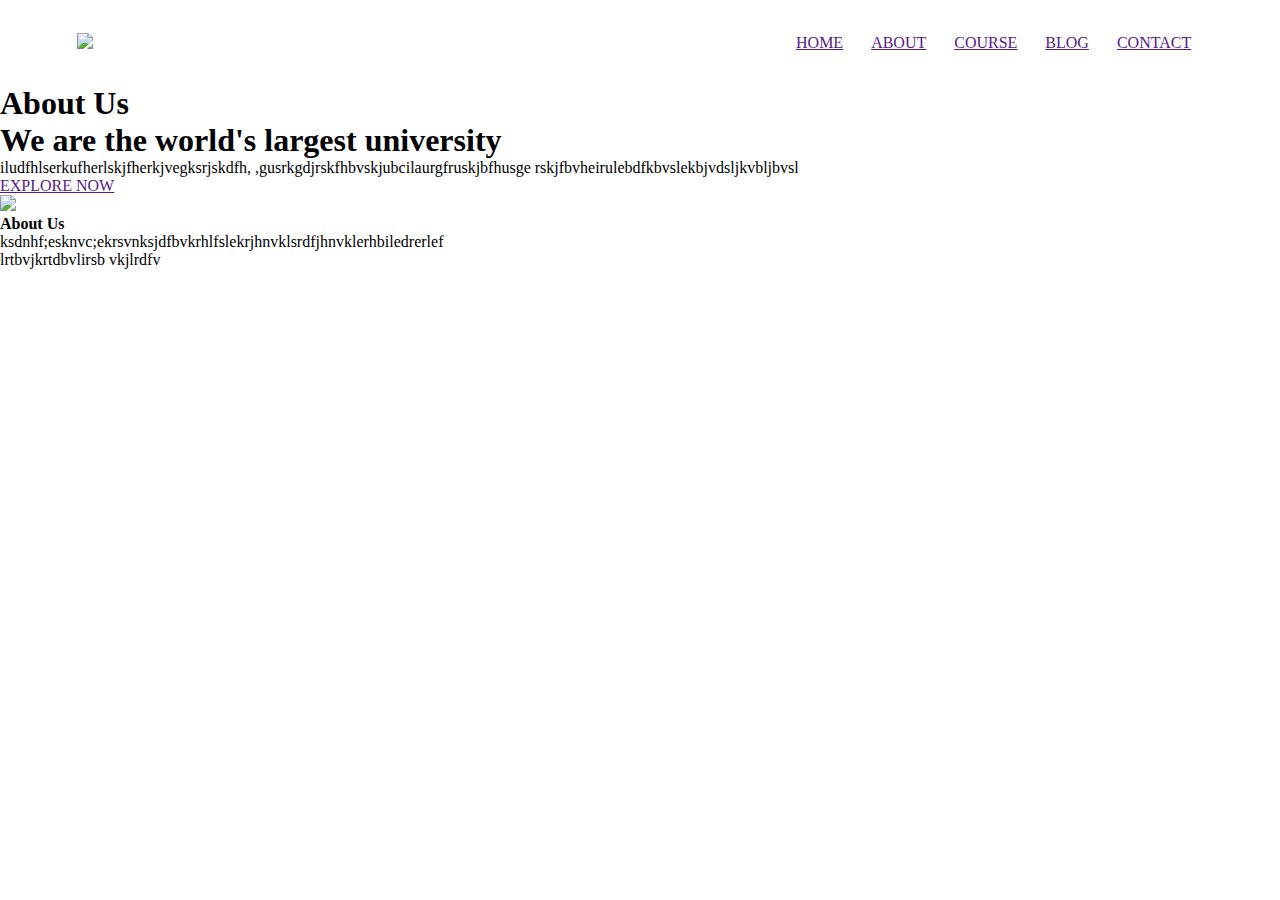
==== about.html @ 7a02c8bd "Add files via upload" ====
<!DOCTYPE html>
<html lang="en">
<head>
    <meta charset="UTF-8">
    <meta http-equiv="X-UA-Compatible" content="IE=edge">
    <meta name="viewport" content="width=device-width, initial-scale=1.0">
    <title>University Website Design</title>
    <link rel="stylesheet" href="style.css">
    <link rel="preconnect" href="https://fonts.googleapis.com">
    <link rel="preconnect" href="https://fonts.gstatic.com" crossorigin>
    <link href="https://fonts.googleapis.com/css2?family=Poppins:wght@100;200;300;400;600;700&display=swap" rel="stylesheet">
</head>
<body>
    <section class="sub-header">
        
        <nav>
            <a href="index.html"><img src="images/logo.png"></a>
            <div class="nav-links">
                <ul>
                    <li><a href="">HOME</a></li>
                    <li><a href="">ABOUT</a></li>
                    <li><a href="">COURSE</a></li>
                    <li><a href="">BLOG</a></li>
                    <li><a href="">CONTACT</a></li>
                </ul>
            </div> 
            <i class="fa fa-bars" onclick="showMenu()"></i>  
        </nav>
        <h1>About Us</h1>
    </section>
    <!-----------about us content--------->
    <section class="about-us">

        <div class="row">
            <div class="about-col">
                <h1>We are the world's largest university</h1>
                <p>iludfhlserkufherlskjfherkjvegksrjskdfh,
                    ,gusrkgdjrskfhbvskjubcilaurgfruskjbfhusge
                    rskjfbvheirulebdfkbvslekbjvdsljkvbljbvsl</p>
                <a href="" class="hero-btn red-btn">EXPLORE NOW</a>
            </div>
            <div class="about-col">
                <img src="images/about.jpg">
            </div>
        </div>
    </section>

<!--------Footer--------->
<section class="footer">
    <h4>About Us</h4>
    <p>ksdnhf;esknvc;ekrsvnksjdfbvkrhlfslekrjhnvklsrdfjhnvklerhbiledrerlef<br>lrtbvjkrtdbvlirsb vkjlrdfv</p>
    <div class="icons">
        <i class="fab fa-facebook"></i>
        <i class="fab fa-twitter"></i>
        <i class="fab fa-instagram"></i>
        <i class="fab fa-linkedin"></i>
    </div>
</section>






</body>
</html>
---- style.css ----
*{
    margin: 0;
    padding:0;
  


}
.header{
    min-height:100vh;
    width:100%;
    background-image: linear-gradient(rgba(21, 11, 65, 0.7),rgba(10, 4, 30, 0.7)),url(images/cambridge.jpg);
    background-position: center;
    background-size:cover;
    position:absolute;
}
nav{
    display:flex;
    padding:2% 6%;
    justify-content:space-between;
    align-items:center;
}
nav img{
    width:150px
}
.nav-links{
    flex:1;
    text-align: right;
}
.nav-links ul li{
    list-style: none;
    display:inline-block ;
    padding:8px 12px;
    position:relative;

}
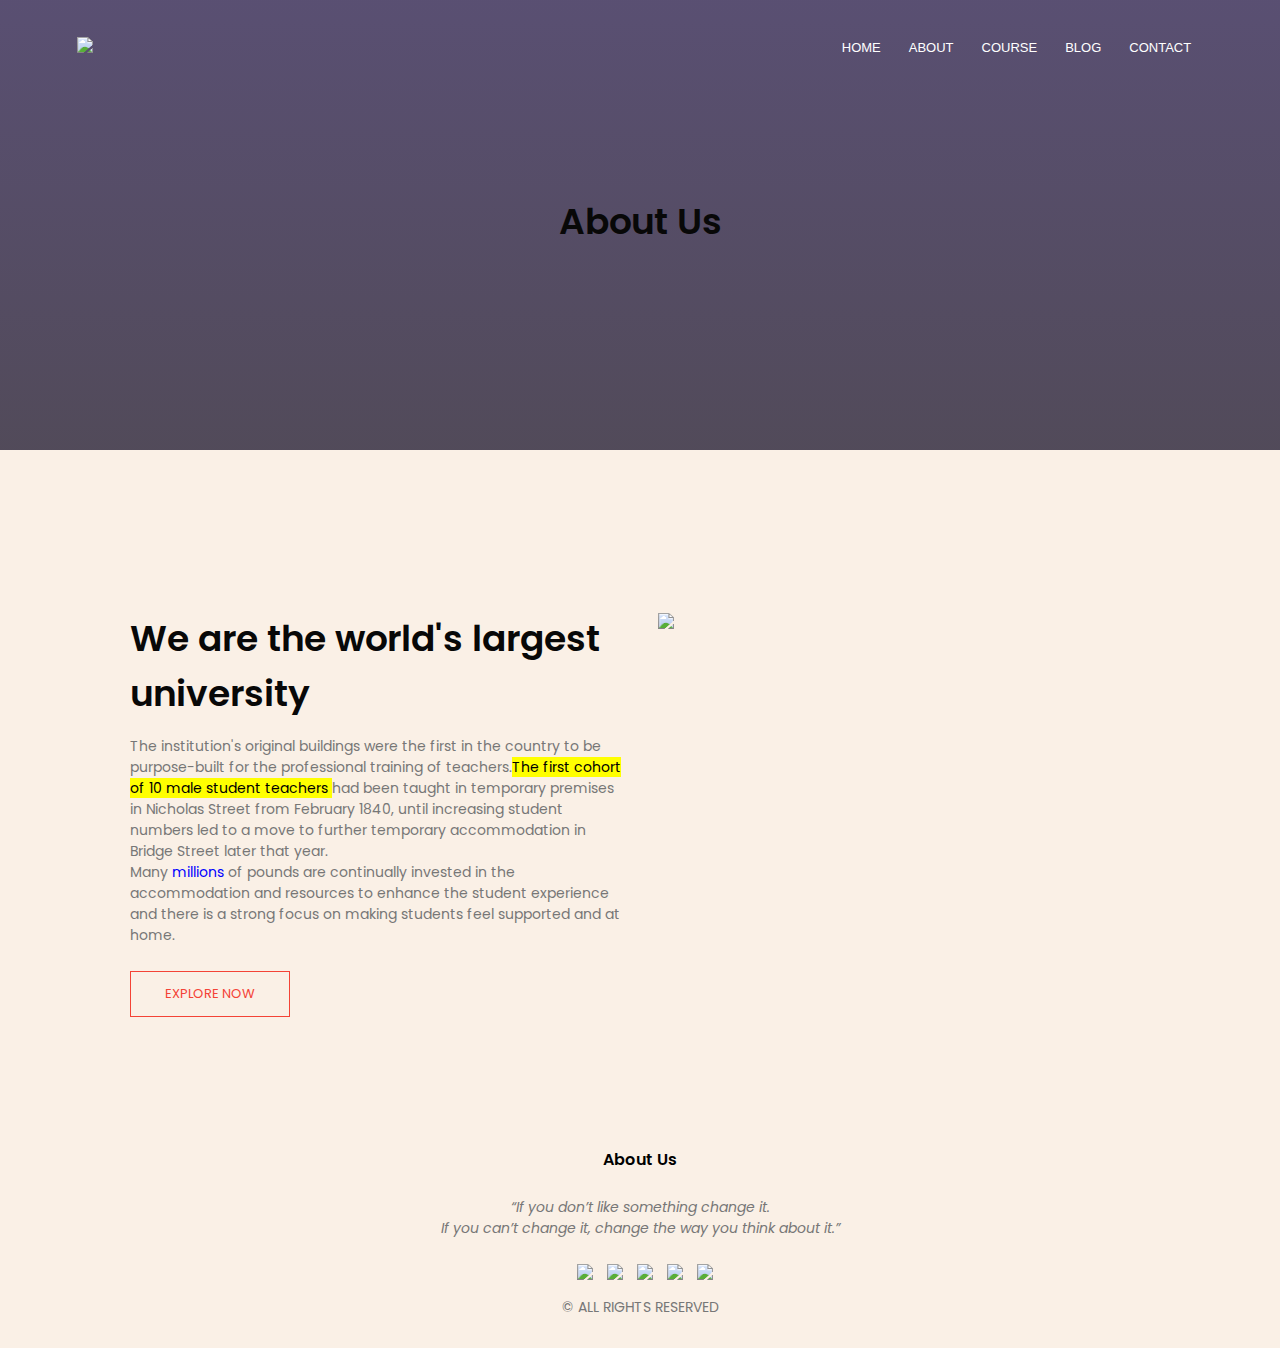
==== commit 4d654cd7: "Add files via upload" ====
--- a/about.html
+++ b/about.html
@@ -9,6 +9,18 @@
     <link rel="preconnect" href="https://fonts.googleapis.com">
     <link rel="preconnect" href="https://fonts.gstatic.com" crossorigin>
     <link href="https://fonts.googleapis.com/css2?family=Poppins:wght@100;200;300;400;600;700&display=swap" rel="stylesheet">
+
+
+
+<style>
+body {
+  background-color: linen;
+}
+
+h1 {
+  color: rgb(8, 8, 8);
+}
+</style>
 </head>
 <body>
     <section class="sub-header">
@@ -17,11 +29,11 @@
             <a href="index.html"><img src="images/logo.png"></a>
             <div class="nav-links">
                 <ul>
-                    <li><a href="">HOME</a></li>
-                    <li><a href="">ABOUT</a></li>
-                    <li><a href="">COURSE</a></li>
-                    <li><a href="">BLOG</a></li>
-                    <li><a href="">CONTACT</a></li>
+                    <li><a style="font-family: 'Roboto Condensed', sans-serif;" href="index.html">HOME</a></li>
+                    <li><a style="font-family: 'Roboto Condensed', sans-serif;" href="about.html">ABOUT </a></li>
+                    <li><a style="font-family: 'Roboto Condensed', sans-serif;" href="course.html">COURSE</a></li>
+                    <li><a style="font-family: 'Roboto Condensed', sans-serif;" href="blog.html">BLOG</a></li>
+                    <li><a style="font-family: 'Roboto Condensed', sans-serif;" href="contact.html">CONTACT</a></li>
                 </ul>
             </div> 
             <i class="fa fa-bars" onclick="showMenu()"></i>  
@@ -34,27 +46,44 @@
         <div class="row">
             <div class="about-col">
                 <h1>We are the world's largest university</h1>
-                <p>iludfhlserkufherlskjfherkjvegksrjskdfh,
-                    ,gusrkgdjrskfhbvskjubcilaurgfruskjbfhusge
-                    rskjfbvheirulebdfkbvslekbjvdsljkvbljbvsl</p>
+                <p>The institution's original buildings were the first in the country to be purpose-built for the professional training of teachers.<mark>The first cohort of 10 male student teachers </mark> had been taught in temporary premises in Nicholas Street from February 1840, 
+                    until increasing student numbers led to a move to further temporary accommodation in Bridge Street later that year.
+                    <br> Many <span style="color:blue">millions</span> of pounds are continually invested in the accommodation and resources to enhance the student experience and there is a strong focus on making students feel supported and at home. </p>
                 <a href="" class="hero-btn red-btn">EXPLORE NOW</a>
             </div>
             <div class="about-col">
                 <img src="images/about.jpg">
             </div>
         </div>
+
     </section>
 
 <!--------Footer--------->
 <section class="footer">
     <h4>About Us</h4>
-    <p>ksdnhf;esknvc;ekrsvnksjdfbvkrhlfslekrjhnvklsrdfjhnvklerhbiledrerlef<br>lrtbvjkrtdbvlirsb vkjlrdfv</p>
+    <p><i>“If you don’t like something change it.<br>
+        If you can’t change it, change the way you think about it.”</i></p>
+        <br>
     <div class="icons">
-        <i class="fab fa-facebook"></i>
-        <i class="fab fa-twitter"></i>
-        <i class="fab fa-instagram"></i>
-        <i class="fab fa-linkedin"></i>
+
+        <a href="https://www.facebook.com"  target="_blank">
+            <img src="images/facebook.png">
+        </a>
+        <a href="https://www.instagram.com" target="_blank">
+            <img src="images/instagram.jpg">
+        </a>
+        <a href="https://www.twitter.com" target="_blank">
+            <img src="images/twitter.png">
+        </a>
+        <a href="https://www.youtube.com" target="_blank">
+            <img src="images/youtube.png">
+        </a>
+        <a href="mailto:dhurate.hyseni@uni-pr.edu" target="_blank">
+            <img src="images/gmail.png">
+        </a>
     </div>
+    <p>© ALL RIGHTS RESERVED</p>
+
 </section>
 
 
--- a/style.css
+++ b/style.css
@@ -1,35 +1,428 @@
-*{
-    margin: 0;
-    padding:0;
-  
-
-
-}
-.header{
-    min-height:100vh;
-    width:100%;
-    background-image: linear-gradient(rgba(21, 11, 65, 0.7),rgba(10, 4, 30, 0.7)),url(images/cambridge.jpg);
-    background-position: center;
-    background-size:cover;
-    position:absolute;
-}
-nav{
-    display:flex;
-    padding:2% 6%;
-    justify-content:space-between;
-    align-items:center;
-}
-nav img{
-    width:150px
-}
-.nav-links{
-    flex:1;
-    text-align: right;
-}
-.nav-links ul li{
-    list-style: none;
-    display:inline-block ;
-    padding:8px 12px;
-    position:relative;
-
+*{
+    margin: 0;
+    padding:0;
+    font-family: 'Poppins', sans-serif;
+
+
+}
+.header{
+    min-height:100vh;
+    width:100%;
+    background-image: linear-gradient(rgba(21, 11, 65, 0.7),rgba(10, 4, 30, 0.7)),url(images/uniwp.jpg);
+    background-position: center;
+    background-size:cover;
+    position:relative;
+}
+nav{
+    display:flex;
+    padding:2% 6%;
+    justify-content:space-between;
+    align-items:center;
+}
+nav img{
+    width:150px
+}
+.nav-links{
+    flex:1;
+    text-align: right;
+}
+.nav-links ul li{
+    list-style: none;
+    display:inline-block ;
+    padding:8px 12px;
+    position:relative;
+
+}
+.nav-links ul li a{ 
+    color:#fff;
+    text-decoration:none;
+    font-size:13px;
+}
+.nav-links ul li::after{
+    content:'';
+    width:0%;
+    height:2px;
+    background:#f44336;
+    display:block;
+    margin:auto;
+    transition:0.5;    
+}
+.nav-links ul li:hover::after{
+    width:100%;
+}
+.text-box{
+    width:90%;
+    color:#fff;
+    position:absolute;
+    top:50%;
+    left:50%
+    transform-translate(-50%,-50%);
+    text-align:center;
+}
+.text-box h1{
+    font-size:62px;
+}
+.text-box p{
+    margin:10px 0 40px;
+    font-size:14px;
+    color:#fff;
+}
+.hero-btn{
+    display:inline-block;
+    text-decoration:none;
+    color:#fff;
+    border:1px solid #fff;
+    padding:12px 34px;
+    font-size:13px;
+    background:transparent;
+    position:relative;
+    cursor:pointer;
+
+}
+.hero-btn:hover{
+    border:1px solid #f44336;
+    background:#f44336;
+    transition:1s;
+}
+/*-------course-------*/
+.course{
+    width:80%;
+    margin:auto;
+    text-align:center;
+    padding-top:100px;
+
+}
+h1{
+    font-size:36px;
+    font-weight:600;
+}
+p{
+    color:#777;
+    font-size:14px;
+}
+.row{
+    margin-top:5%;
+    display:flex;
+    justify-content:space-between; 
+
+}
+.course-col{
+    flex-basis:31%;
+    background:#fff3f3;
+    border-radius:10px;
+    margin-bottom:5%;
+    padding:20px 12px;
+    box-sizing:border-box;
+}
+h3{
+    text-align:center;
+    font-weight:600;
+    margin:10px 0;
+}
+.course-col:hover{
+    box-shadow:0 0 20px 0px rgba(0,0,0,0.2);
+}
+.campus{
+    width:80%;
+    margin:auto;
+    text-align:center;
+    padding-top:50px; 
+
+}
+.campus-col{
+    flex-basis:32%;
+    border-radius:10px;
+    margin-bottom:30px;
+    position:relative;
+    overflow:hidden;
+}
+.campus-col img{
+    width:100% ;
+    display:block;
+}
+.layer{
+    background:transparent;
+    height: 100%;
+    width: 100%;
+    position: absolute;
+    top:0;
+    left:0;
+    transition:7s;
+
+}
+.layer:hover{
+    background-color: tomato;
+}
+.layer h3{
+    width:100%;
+    font-weight:500;
+    color:#fff;
+    font-size:26px;
+    bottom:0%;
+    left:50%;
+    transform:translateX(-50%);
+    position:absolute;
+    opacity:0;
+    transition:0.5s;
+
+}
+.layer:hover h3{
+    bottom:49%;
+    opacity:1;
+}
+
+/*---------Facilities----------*/
+
+.facilities{
+    width:80%;
+    margin:auto;
+    text-align:center;
+    padding-top:100px;
+
+}
+.facilities-col{
+    flex-basis:31%;
+    border-radius:10px;
+    margin-bottom:5%;
+    text-align:left;
+}
+.facilities-col img{
+    width:100%;
+    border-radius:10px;
+}
+.facilities-col p{
+    padding:0;
+}
+.facilities-col h3{
+    margin-top:16px;
+    margin-bottom: 15px;
+    text-align:left;
+}
+
+
+.testimonials{
+    width: 80%;
+    margin:auto;
+    padding-top:100px;
+    text-align: center;
+}
+.testimonial-col{
+    flex-basis:44%;
+    border-radius: 10px;
+    margin-bottom: 5%;
+    text-align: left;
+    background:#fff3f3;
+    padding: 25px;
+    cursor:pointer;
+    display:flex;
+}
+.testimonial-col img{
+    height: 40px;
+    margin-left: 5px;
+    margin-right: 30px;
+    border-radius:50%;
+}
+.testimonial-col p{
+    padding:0;
+}
+.testimonial-col h3{
+    margin-top:15px;
+    text-align: left;
+}
+.testimonial-col .fa{
+    color:#f44336
+}
+
+/*-----------Footer-------------*/
+.footer{
+    width:100%;
+    text-align:center;
+    padding:30px 0;
+}
+
+.footer h4{
+    margin-bottom:25px;
+    margin-top:20px;
+    font-weight:600;  
+}
+.icons .fa{
+    color:f44336;
+    margin:0 13px;
+    cursor:pointer;
+    padding:18px 0;
+      
+
+
+    
+}
+/*----------about us page------------*/
+
+.sub-header{
+    height:50vh;
+    width:100%;
+    background-image: linear-gradient(rgba(21, 11, 65, 0.7),rgba(10, 4, 30, 0.7)),url(images/background.jpg);
+    background-position: center;
+    background-size: cover;
+    text-align: center;
+    color:#fff;
+}
+.sub-header h1{
+    margin-top: 100px;
+}
+.about-us{
+    width: 80%;
+    margin: auto;
+    padding-top: 80px;
+    padding-bottom: 50px; 
+}
+.about-col{
+    flex-basis: 48%;
+    padding: 30px 2px;
+}
+.about-col img{
+    width:100%;
+}
+.about-col h1{
+    padding-top: 0;
+}
+.about-col p{
+    padding:15px 0 25px;
+}
+.red-btn{
+    border:1px solid #f44336;
+    background:transparent;
+    color:#f44336;
+}
+.red-btn:hover{
+    color:#fff;
+}
+/*---------blog-content--------*/
+
+.blog-content{
+    width:80%;
+    margin:auto;
+    padding:60px 0;
+}
+.blog-left{
+    flex-basis:65%;
+}
+.blog-left img{
+    width: 100%;
+}
+.blog-left h2{
+    color: #222;
+    font-weight: 600;
+    margin: 30px 0;
+}
+.blog-left p{
+    color: #999;
+    padding: 0;
+}
+.blog-right{
+    flex-basis: 32%;
+}
+.blog-right h3{
+    background: #f44336;
+    color: #fff;
+    padding:7px 0;
+    font-size: 16px;
+    margin-bottom: 20px;
+}
+.blog-right div{
+    display:flex;
+    align-items: center;
+    justify-content: space-between;
+    color:#555;
+    padding:8px;
+    box-sizing: border-box;
+}
+.comment-box{
+    border:1px solid #ccc;
+    margin: 50px 0;
+    padding: 10px 20px;
+}
+.comment-box h3{
+    text-align: left;
+}
+.comment-form input, .comment-form textarea{
+    width: 100%;
+    padding: 10px;
+    margin: 15px 0;
+    box-sizing: border-box;
+    border:none;
+    outline:none;
+    background:#f0f0f0
+}
+.comment-form button{
+    margin: 10px 0;
+}
+
+
+/*-------------contact us page------*/
+
+.sub-header{
+    height:50vh;
+    width:100%;
+    background-image: linear-gradient(rgba(21, 11, 65, 0.7),rgba(10, 4, 30, 0.7)),url(images/bota.jpg);
+    background-position: center;
+    background-size: cover;
+    text-align: center;
+    color:#fff;
+}
+
+.location{
+    width: 80%;
+    margin: auto;
+    padding: 80px 0;
+}
+.location iframe{
+    width: 100%;
+}
+ .contact-us{
+     width:80%;
+     margin:auto;
+ }
+ .contact-col{
+     flex-basis:48%;
+     margin-bottom:30px;
+ }
+ .contact-col div{
+     display:flex;
+     align-items: center;
+     margin-bottom: 40px;
+    
+ }
+ .contact-col div p{
+     padding:0;
+ }
+ .contact-col div h5{
+     font-size:20px;
+     margin-bottom:5px;
+     color:#555;
+     font-weight: 400;
+ }
+ .contact-col input, .contact-col textarea{
+     width: 100%;
+     padding:15px;
+     margin-bottom: 17px;
+     outline:none;
+     border:1px solid #ccc;
+ }
+ .icons img
+  {   padding-bottom: 10px;
+      float: center;
+      width: 2%;
+      margin-right: 0;
+      padding-left: 10px;
+}
+.icons a {
+    text-decoration: none;
+}
+/* Per faq */
+::before
+::after
+{
+    margin: 0;
+    padding: 0;
+    box-sizing: inherit;
 }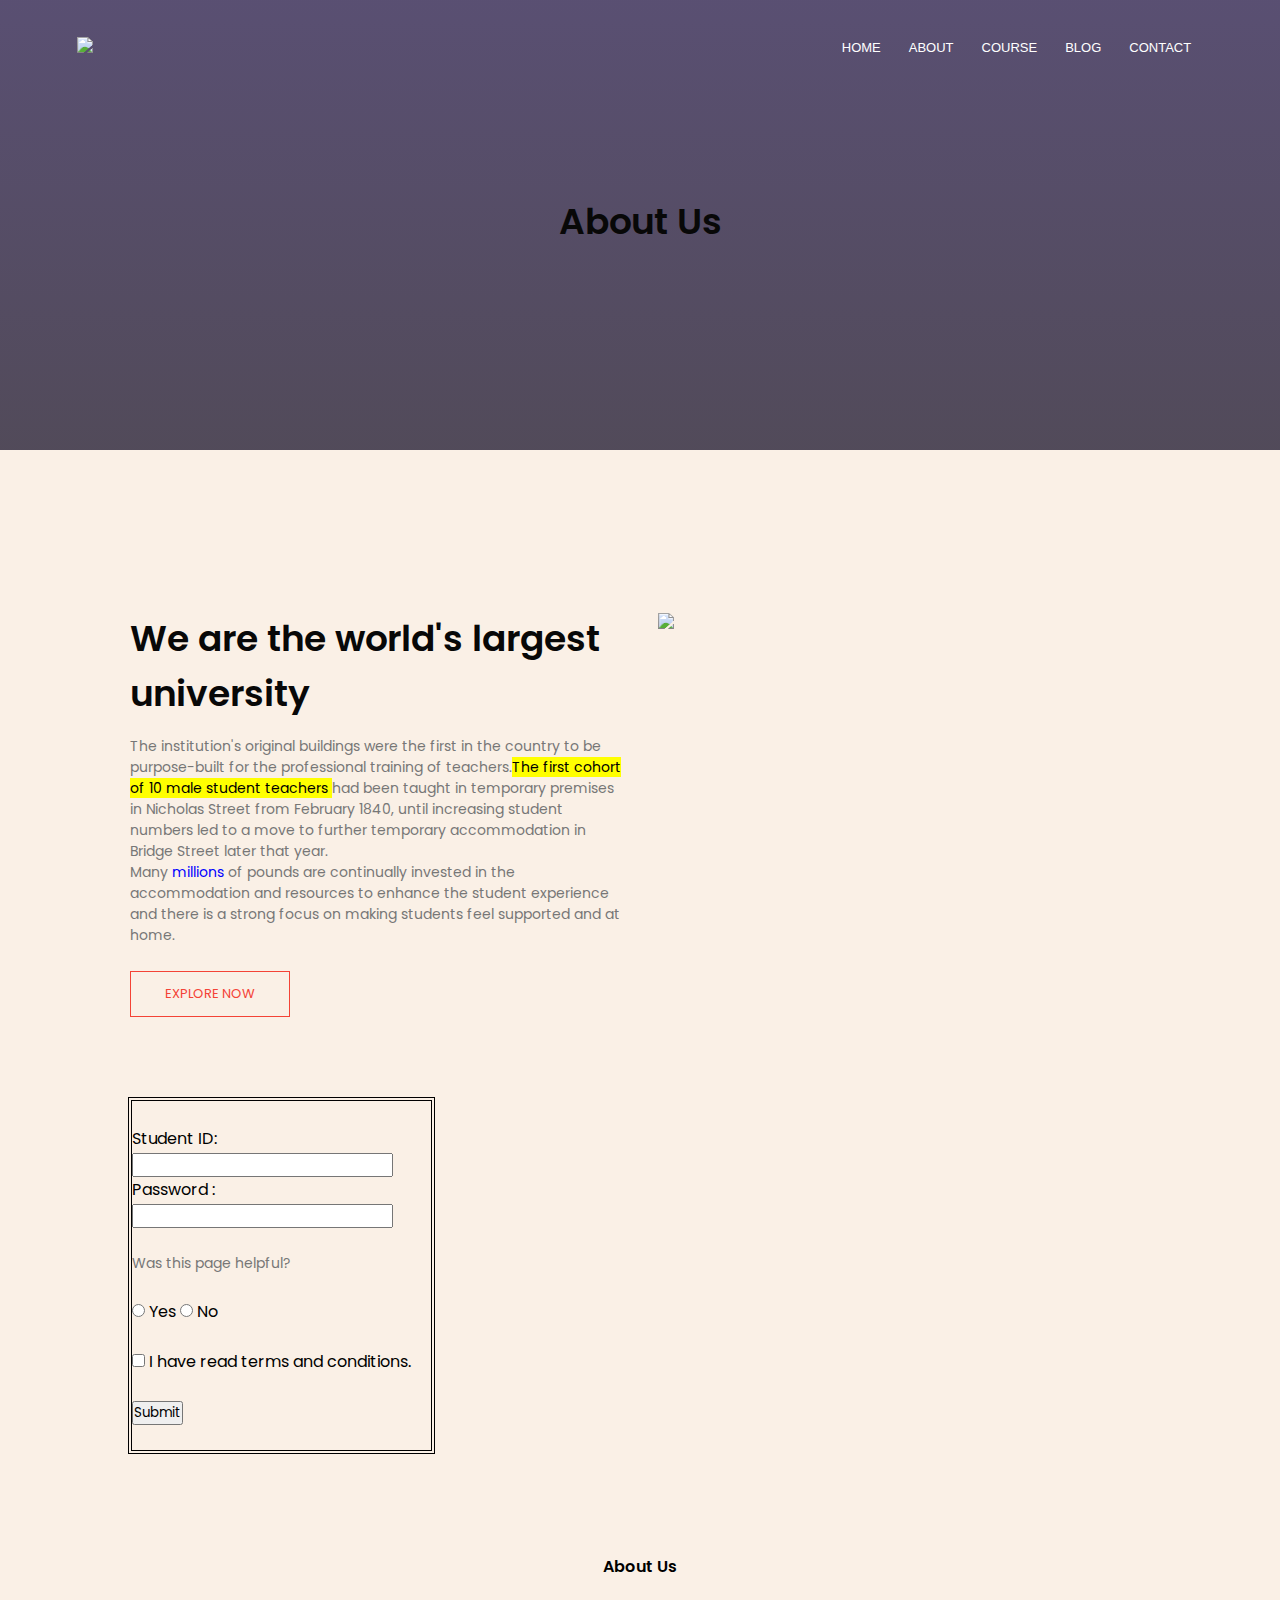
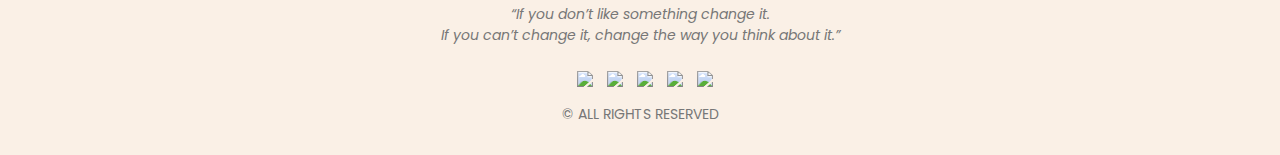
==== commit df5db9da: "Add files via upload" ====
--- a/about.html
+++ b/about.html
@@ -47,16 +47,71 @@
             <div class="about-col">
                 <h1>We are the world's largest university</h1>
                 <p>The institution's original buildings were the first in the country to be purpose-built for the professional training of teachers.<mark>The first cohort of 10 male student teachers </mark> had been taught in temporary premises in Nicholas Street from February 1840, 
-                    until increasing student numbers led to a move to further temporary accommodation in Bridge Street later that year.
+                    until increasing student numbers led to a move to further temporary accommodation in <span id="span-1">Bridge Street</span> later that year.
                     <br> Many <span style="color:blue">millions</span> of pounds are continually invested in the accommodation and resources to enhance the student experience and there is a strong focus on making students feel supported and at home. </p>
-                <a href="" class="hero-btn red-btn">EXPLORE NOW</a>
+                <a href="course.html" class="hero-btn red-btn">EXPLORE NOW</a>
             </div>
             <div class="about-col">
                 <img src="images/about.jpg">
             </div>
         </div>
+        <br>
+        <br>
+
+       
+
+        <style>
+            table, th, td {
+               
+              border:1px solid black;
+            }
+            </style>
+    
+    <table style="width:30%" cellspacing="2" celpadding="2">
+        <tr>
+          <td><form>
+
+            <head>
+                <title>Password Input Control</title>
+             </head>
+              
+             <body>
+                <form >
+                    <br>
+                   Student ID: <input type = "text" name = "user_id" />
+                   <br>
+                   Password : <input type = "password" name = "password" />
+                </form>
+             </body>
+             <br>
+            <p>Was this page helpful?</p>
+            <br>
+            <div>
+              <input type="radio" id="Choice1"
+               name="contact" value="email">
+              <label for="Choice1">Yes</label>
+          
+              <input type="radio" id="Choice2"
+               name="contact" value="phone">
+              <label for="Choice2">No</label>
+              <br>
+              <br>
+
+              <input type="checkbox" id="vehicle1" name="vehicle1" value="Bike">
+              <label for="vehicle1"> I have read terms and conditions.</label><br>
+            </div>
+            <br>
+            <div>
+              <button type="submit">Submit</button>
+            </div>
+            <br>
+          </form></td>
+        </tr>
+      </table>
 
     </section>
+
+   
 
 <!--------Footer--------->
 <section class="footer">
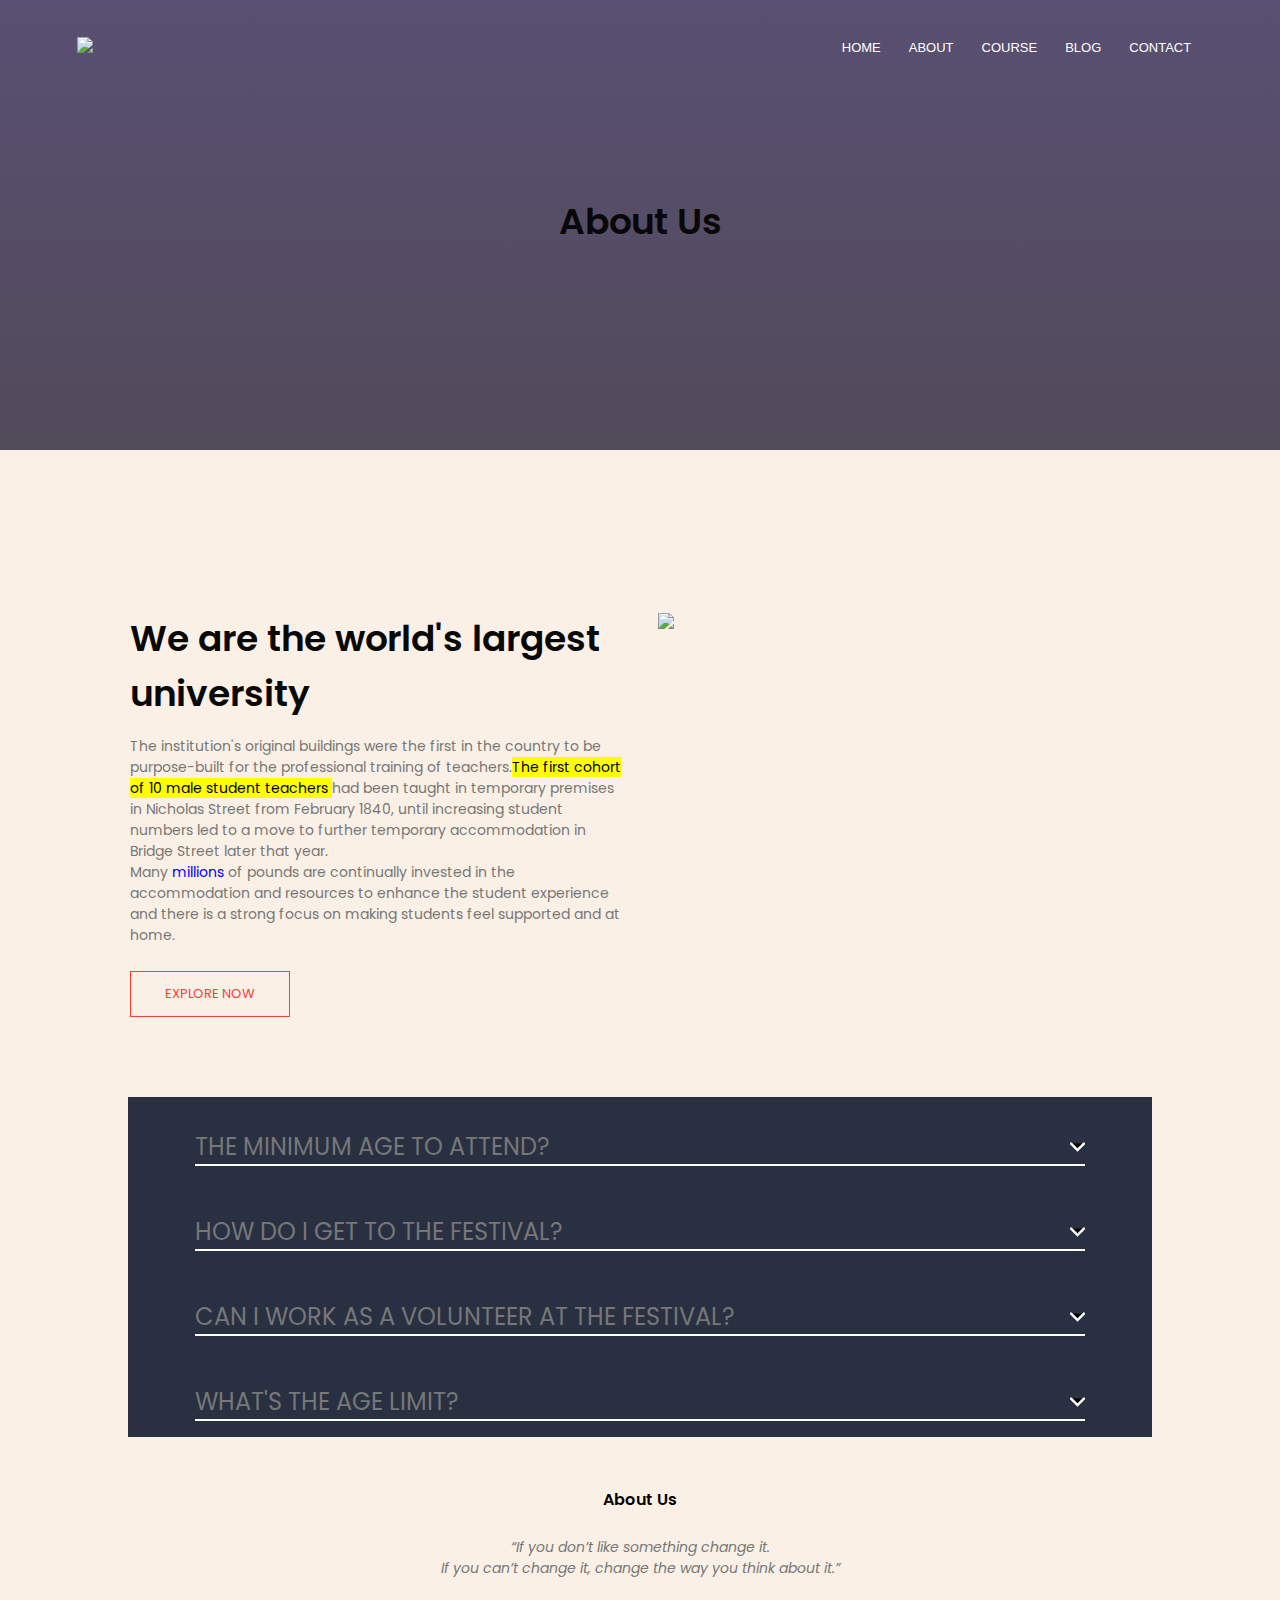
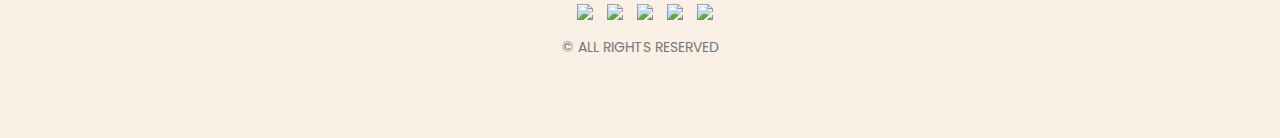
==== commit f4451269: "Add files via upload" ====
--- a/about.html
+++ b/about.html
@@ -58,61 +58,68 @@
         <br>
         <br>
 
-       
+        <section id="faq">
+            <div class="faq">
+                <div class="question">
+                    <p>The minimum age to attend?&nbsp;&nbsp;</p>
+                    <svg width="15" height="10" viewbox="0 0 42 25">
+                        <path d="M3 3L21 21L39 3" stroke="white" stroke-width="7" stroke-linecap="round"></path>
+                    </svg>
+                </div>
+                <div class="answer">
+                    <p>THE MINIMUM AGE TO ATTEND THE FESTIVAL ALONE IS 16. YOUNGSTERS BELOW THE REQUIRED AGE SHOULD BE ACCOMPANIED BY THEIR PARENTS OR ANY OTHER GROWN RELATIVE.</p>
+                </div>
+            </div>
+        
+            <div class="faq">    <div class="question">
+                <p> How do I get to the festival?&nbsp;&nbsp;</p>
+                <svg width="15" height="10" viewbox="0 0 42 25">
+                    <path d="M 3 3 L 21 21 L 39 3" stroke="white" stroke-width="7" stroke-linecap="round"></path>
+                </svg>
+            </div>
+            <div class="answer">
+                <p> GERMIA NATIONAL PARK IS 20 MINUTES FROM THE CITY CENTER IF YOU DECIDE TO WALK. 
+                    YOU CAN ALSO USE THE CITY BUSSES WITH NUMBERS 4 AND 5, AND THAT WILL COST ONLY 0.50 CENTS TO TAKE YOU TO THE LOCATION. 
+                    ALSO LOCAL TAXIS WILL COST YOU UP TO 3 EUROS MAX FROM ANY PART OF THE CITY.
+                </p>
+            </div>
+        </div>
+        
+        
+            <div class="faq">
+                <div class="question">
+                    <p> Can I work as a volunteer at the festival?&nbsp;&nbsp;</p>
+                    <svg width="15" height="10" viewbox="0 0 42 25">
+                        <path d="M 3 3 L 21 21 L 39 3" stroke="white" stroke-width="7" stroke-linecap="round"></path>
+                    </svg>
+                </div>
+                <div class="answer">
+                    <p>
+                        YES, YOU CAN WORK AS A VOLUNTEER. 
+                        ALL THE INFORMATION WILL BE POSTED IN THE NIGHT PULSE FESTIVAL WEBSITE AND FACEBOOK PAGE,
+                        SO STAY TUNED TO BE PART OF THE BIGGEST FESTIVAL IN THE REGION.
+                     </p>
+                </div>
+            </div>
+        
+            <div class="faq">
+                <div class="question">
+                    <p>What's the age limit?&nbsp;&nbsp;</p>
+                    <svg width="15" height="10" viewbox="0 0 42 25">
+                        <path d="M 3 3 L 21 21 L 39 3" stroke="white" stroke-width="7" stroke-linecap="round"></path>
+                    </svg>
+                </div>
+                <div class="answer">
+                    <p>
+                        A PERSON OF 16 YEARS OR OLDER IS CLASSIFIED AS AN ADULT AND IS ELIGIBLE TO ENTER THE VENUE ON THEIR OWN. 
+                    CHILDREN AT THE AGE OF 15 AND UNDER MUST BE ACCOMPANIED BY AN ADULT OVER THE AGE OF 18.
+                    </p>
+                </div>
+            </div>
+        </section>
+        <script src="script.js"></script>
 
-        <style>
-            table, th, td {
-               
-              border:1px solid black;
-            }
-            </style>
-    
-    <table style="width:30%" cellspacing="2" celpadding="2">
-        <tr>
-          <td><form>
-
-            <head>
-                <title>Password Input Control</title>
-             </head>
-              
-             <body>
-                <form >
-                    <br>
-                   Student ID: <input type = "text" name = "user_id" />
-                   <br>
-                   Password : <input type = "password" name = "password" />
-                </form>
-             </body>
-             <br>
-            <p>Was this page helpful?</p>
-            <br>
-            <div>
-              <input type="radio" id="Choice1"
-               name="contact" value="email">
-              <label for="Choice1">Yes</label>
-          
-              <input type="radio" id="Choice2"
-               name="contact" value="phone">
-              <label for="Choice2">No</label>
-              <br>
-              <br>
-
-              <input type="checkbox" id="vehicle1" name="vehicle1" value="Bike">
-              <label for="vehicle1"> I have read terms and conditions.</label><br>
-            </div>
-            <br>
-            <div>
-              <button type="submit">Submit</button>
-            </div>
-            <br>
-          </form></td>
-        </tr>
-      </table>
-
-    </section>
-
-   
-
+        
 <!--------Footer--------->
 <section class="footer">
     <h4>About Us</h4>
@@ -137,7 +144,7 @@
             <img src="images/gmail.png">
         </a>
     </div>
-    <p>© ALL RIGHTS RESERVED</p>
+    <p>&copy; ALL RIGHTS RESERVED</p>
 
 </section>
 
--- a/style.css
+++ b/style.css
@@ -232,6 +232,93 @@
 .testimonial-col .fa{
     color:#f44336
 }
+
+
+.slide-row{
+    display:flex;
+    width:3200px;
+    transition:0.5s ;
+
+}
+.slide-col{
+    width:800px;
+    height:400px;
+    position:relative;
+}
+.user-img{
+    position:absolute;
+    top:0;
+    right: 0;
+    height: 100%;
+
+}
+.user-img img{
+    height: 100%;
+    border-radius: 10px;
+
+}
+.user-text{
+    background: #2d3a59;
+    width: 520px;
+    height: 270px;
+    position: absolute;
+    left: 0;
+    top: 50%;
+    transform:translateY(-50%) ;
+    border-radius: 10px;
+    color: #d3d4d6;
+    padding:45px;
+    box-sizing: border-box;
+    z-index: 2;
+}
+.user-text p{
+    font-size: 18px;
+    line-height:24px;
+}
+.user-text h3{
+    margin:35px 0 5px;
+    color: #fff;
+}
+.contanier{
+    width: 800px;
+    height: 400px;
+    position: absolute;
+    top:50%;
+    left: 50%;
+    transform: translate(-50%,-50%);
+
+}
+
+.indicator{
+    position: relative;
+    left:50%;
+    transform: translateX(-50%);
+    bottom:-50%;
+}
+.btn{
+    display: inline-block;
+    height: 15px;
+    width: 15px;
+    margin: 4px;
+    border-radius: 15px;
+    background: rgb(26, 22, 78);
+    cursor: pointer;
+    transition: 0.5s;
+}
+.active{
+    width: 45px;
+}
+.testimonial{
+    width: 100%;
+    height:100%;
+    overflow: hidden;
+}
+
+
+
+
+
+
 
 /*-----------Footer-------------*/
 .footer{
@@ -425,4 +512,78 @@
     margin: 0;
     padding: 0;
     box-sizing: inherit;
-}+}
+
+#preloader{
+    background: #000 url(images/g.gif) no-repeat center center ;
+    background-size: 15%;
+    height: 100vh;
+    width:100%;
+    position: fixed;
+    z-index: 100;
+}
+#faq{
+    width: 100%;
+    margin: 0 auto;
+    display: flex;
+    flex-direction: column;
+    align-items: center;
+    background-color: #283042;
+}
+
+.faq{
+    max-width: 87%;
+    margin-top: 2rem;
+    margin-bottom: 1rem;
+    border-bottom: 2px solid white;
+    cursor: pointer;
+}
+
+.question, .answer{
+    color: #fff;
+    display: flex;
+    justify-content: space-between;
+    align-items: center;
+}
+
+.question p{
+    font-size: 1.5rem;
+    text-transform: uppercase;
+}
+.answer{
+    max-height: 0;
+    overflow: hidden;
+    transition: max-height 1.4s ease;
+}
+.answer p {
+    font-size: 1.3rem;
+    padding-top: 1rem;
+    line-height: 1.4;
+}
+
+.faq.active .answer{
+    max-height: 300px;
+    animation: fade 1s ease-in-out;
+}
+.faq.active svg{
+    transform: rotate(180deg);
+}
+
+svg{
+    transition: transform .5s ease-in;
+} 
+
+@keyframes fade {
+    from{
+        opacity: 0;
+        transform: translateY(-10px);
+    }
+    to{
+        opacity: 1;
+        transform: translateY(0px);
+    }
+}
+.gradient{
+    background-image: linear-gradient(to right,  rgb(7, 54, 27),rgb(9, 151, 73),rgb(118, 236, 128));
+}
+
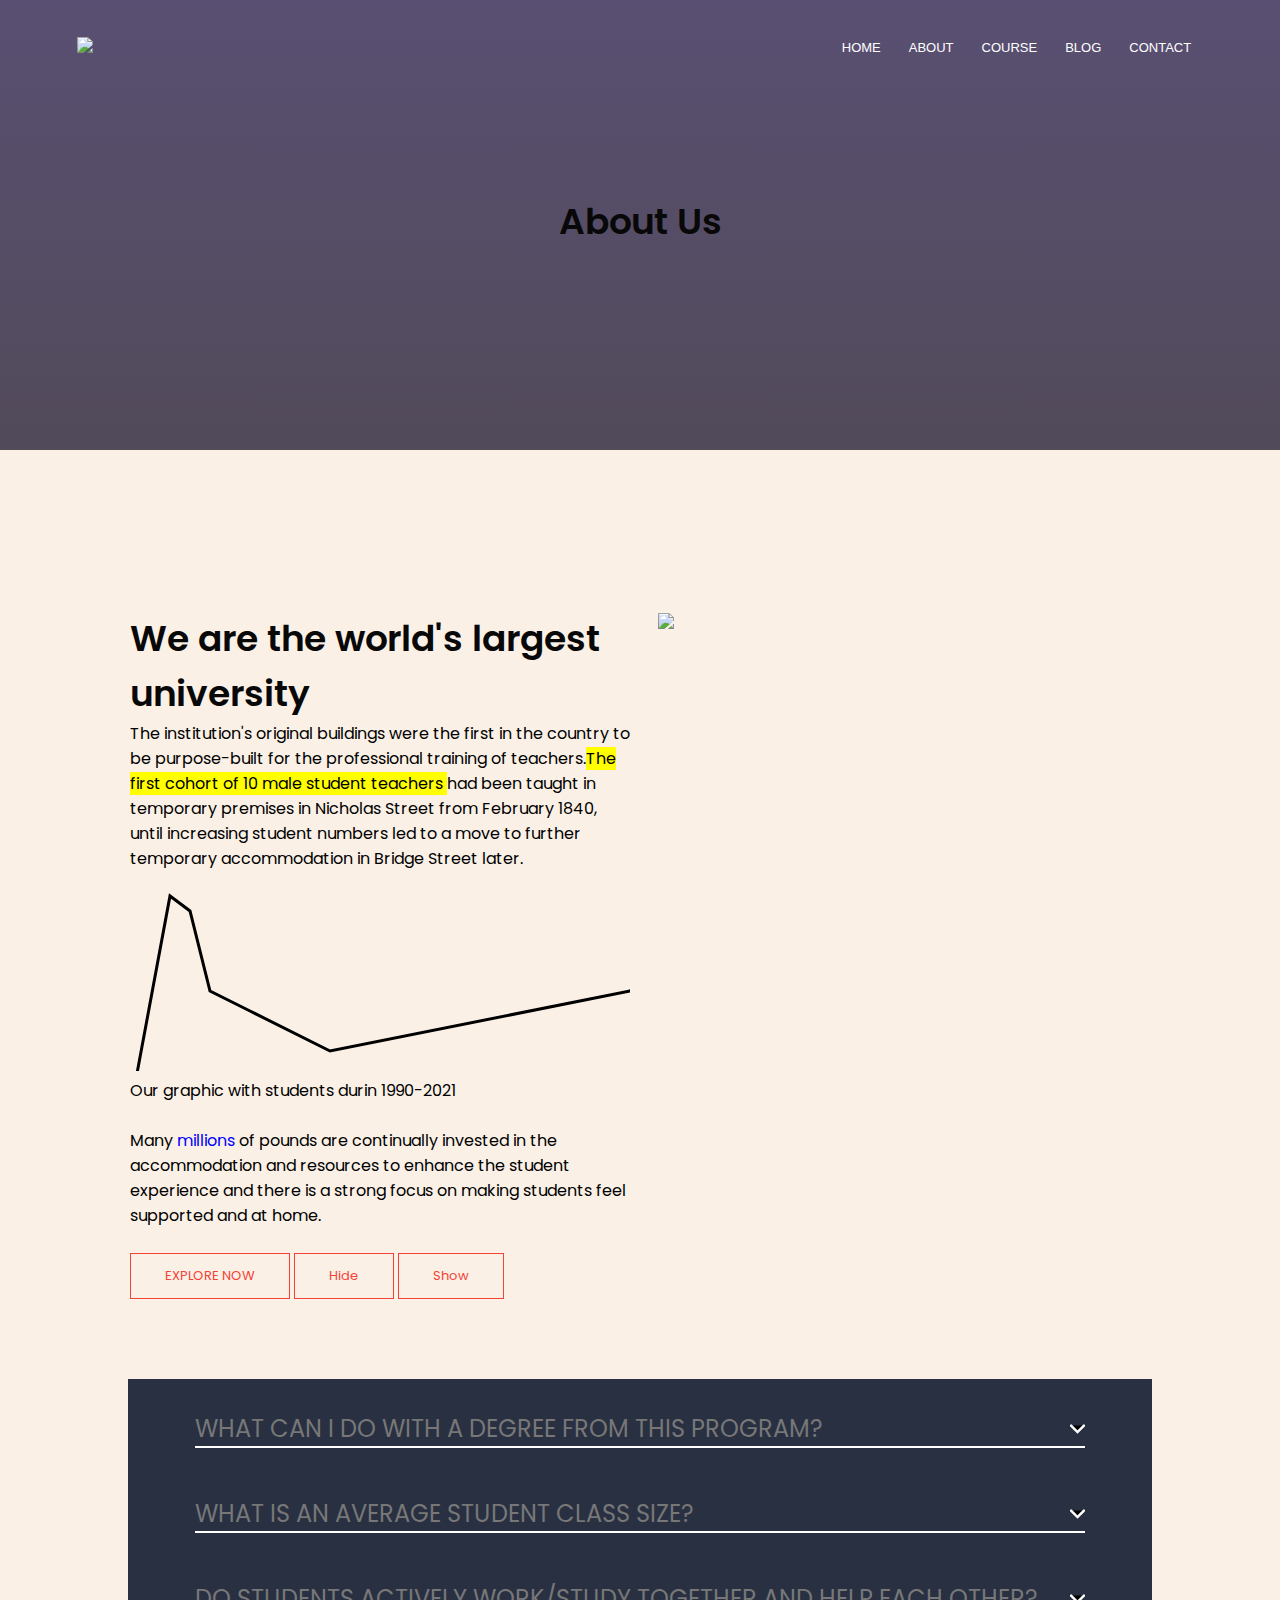
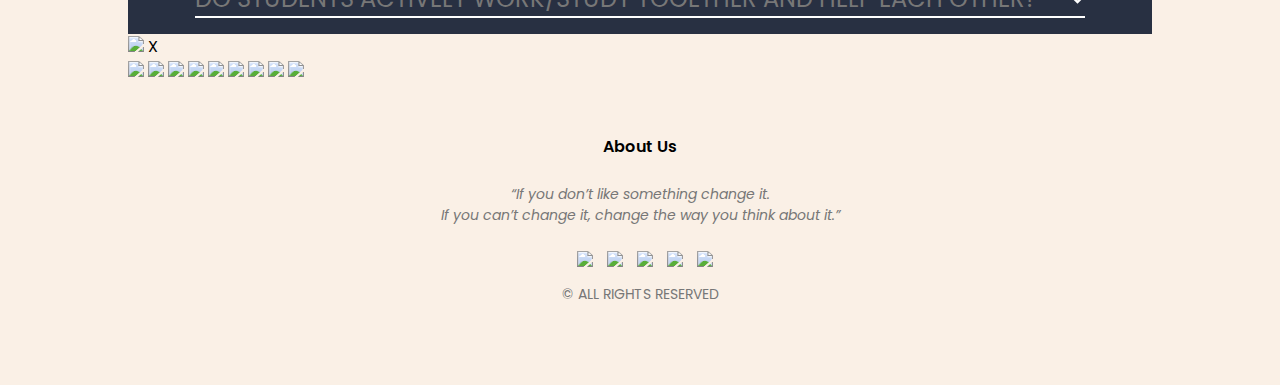
==== commit 9fcaaede: "Add files via upload" ====
--- a/about.html
+++ b/about.html
@@ -34,6 +34,7 @@
                     <li><a style="font-family: 'Roboto Condensed', sans-serif;" href="course.html">COURSE</a></li>
                     <li><a style="font-family: 'Roboto Condensed', sans-serif;" href="blog.html">BLOG</a></li>
                     <li><a style="font-family: 'Roboto Condensed', sans-serif;" href="contact.html">CONTACT</a></li>
+
                 </ul>
             </div> 
             <i class="fa fa-bars" onclick="showMenu()"></i>  
@@ -42,14 +43,38 @@
     </section>
     <!-----------about us content--------->
     <section class="about-us">
+        <script src="https://ajax.googleapis.com/ajax/libs/jquery/3.5.1/jquery.min.js"></script>
+<script>
+$(document).ready(function(){
+  $("#hide").click(function(){
+    $("p1").hide(500);
+  });
+  $("#show").click(function(){
+    $("p1").show(500);
+  });
+});
+</script>
+</head>
+<body>
+
 
         <div class="row">
             <div class="about-col">
                 <h1>We are the world's largest university</h1>
-                <p>The institution's original buildings were the first in the country to be purpose-built for the professional training of teachers.<mark>The first cohort of 10 male student teachers </mark> had been taught in temporary premises in Nicholas Street from February 1840, 
-                    until increasing student numbers led to a move to further temporary accommodation in <span id="span-1">Bridge Street</span> later that year.
-                    <br> Many <span style="color:blue">millions</span> of pounds are continually invested in the accommodation and resources to enhance the student experience and there is a strong focus on making students feel supported and at home. </p>
+                <p1>The institution's original buildings were the first in the country to be purpose-built for the professional training of teachers.<mark>The first cohort of 10 male student teachers </mark> had been taught in temporary premises in Nicholas Street from February 1840, 
+                    until increasing student numbers led to a move to further temporary accommodation in <span id="span-1">Bridge Street</span> later.
+                    <svg height="200" width="500">
+                        <polyline points="0, 240 40, 25 60, 40 80, 120 120, 140 200, 180 500, 120 600, 5" style="fill:none;stroke:black;stroke-width:3" />
+                      </svg>
+                      <br>
+                      Our graphic with students durin 1990-2021
+                      <br>
+                    <br> Many <span style="color:blue">millions</span> of pounds are continually invested in the accommodation and resources to enhance the student experience and there is a strong focus on making students feel supported and at home. </p1>
+                    <br>
+                    <br>
                 <a href="course.html" class="hero-btn red-btn">EXPLORE NOW</a>
+                <button class="hero-btn red-btn" id="hide">Hide</button>
+<button class="hero-btn red-btn" id="show">Show</button>
             </div>
             <div class="about-col">
                 <img src="images/about.jpg">
@@ -57,71 +82,81 @@
         </div>
         <br>
         <br>
-
         <section id="faq">
             <div class="faq">
                 <div class="question">
-                    <p>The minimum age to attend?&nbsp;&nbsp;</p>
+                    <p>What can I do with a degree from this program?&nbsp;&nbsp;</p>
                     <svg width="15" height="10" viewbox="0 0 42 25">
                         <path d="M3 3L21 21L39 3" stroke="white" stroke-width="7" stroke-linecap="round"></path>
                     </svg>
                 </div>
                 <div class="answer">
-                    <p>THE MINIMUM AGE TO ATTEND THE FESTIVAL ALONE IS 16. YOUNGSTERS BELOW THE REQUIRED AGE SHOULD BE ACCOMPANIED BY THEIR PARENTS OR ANY OTHER GROWN RELATIVE.</p>
+                    <p>The discipline you study doesn't determine what you will do after graduation. Your degree is just one of the many important assets you bring to your future career. However, taking a look at some potential career paths for your program of study can be helpful for giving you ideas that you may not have considered otherwise.</p>
                 </div>
             </div>
         
             <div class="faq">    <div class="question">
-                <p> How do I get to the festival?&nbsp;&nbsp;</p>
+                <p> What is an average student class size?&nbsp;&nbsp;</p>
                 <svg width="15" height="10" viewbox="0 0 42 25">
                     <path d="M 3 3 L 21 21 L 39 3" stroke="white" stroke-width="7" stroke-linecap="round"></path>
                 </svg>
             </div>
             <div class="answer">
-                <p> GERMIA NATIONAL PARK IS 20 MINUTES FROM THE CITY CENTER IF YOU DECIDE TO WALK. 
-                    YOU CAN ALSO USE THE CITY BUSSES WITH NUMBERS 4 AND 5, AND THAT WILL COST ONLY 0.50 CENTS TO TAKE YOU TO THE LOCATION. 
-                    ALSO LOCAL TAXIS WILL COST YOU UP TO 3 EUROS MAX FROM ANY PART OF THE CITY.
+                <p> An average student class size is 20 students.The institution's original buildings were the first in the country to be purpose-built for the professional training of teachers.The first cohort of 10 male student teachers had been taught in temporary premises in Nicholas Street from February 1840, 
+                    until increasing student numbers led to a move to further temporary accommodation.
                 </p>
             </div>
         </div>
+        <div class="faq">
+            <div class="question">
+                <p> Do students actively work/study together and help each other?&nbsp;&nbsp;</p>
+                <svg width="15" height="10" viewbox="0 0 42 25">
+                    <path d="M 3 3 L 21 21 L 39 3" stroke="white" stroke-width="7" stroke-linecap="round"></path>
+                </svg>
+            </div>
+            <div class="answer">
+                <p>Yes students actively work/study together and help each other.The institution's original buildings were the first in the country to be purpose-built for the professional training of teachers.<mark>The first cohort of 10 male student teachers </mark> had been taught in temporary premises in Nicholas Street from February 1840, 
+                    until increasing student numbers led to a move to further temporary accommodation:&nbsp;</p>
+                 
+            </div>
+        </div>
+
         
-        
-            <div class="faq">
-                <div class="question">
-                    <p> Can I work as a volunteer at the festival?&nbsp;&nbsp;</p>
-                    <svg width="15" height="10" viewbox="0 0 42 25">
-                        <path d="M 3 3 L 21 21 L 39 3" stroke="white" stroke-width="7" stroke-linecap="round"></path>
-                    </svg>
-                </div>
-                <div class="answer">
-                    <p>
-                        YES, YOU CAN WORK AS A VOLUNTEER. 
-                        ALL THE INFORMATION WILL BE POSTED IN THE NIGHT PULSE FESTIVAL WEBSITE AND FACEBOOK PAGE,
-                        SO STAY TUNED TO BE PART OF THE BIGGEST FESTIVAL IN THE REGION.
-                     </p>
-                </div>
-            </div>
-        
-            <div class="faq">
-                <div class="question">
-                    <p>What's the age limit?&nbsp;&nbsp;</p>
-                    <svg width="15" height="10" viewbox="0 0 42 25">
-                        <path d="M 3 3 L 21 21 L 39 3" stroke="white" stroke-width="7" stroke-linecap="round"></path>
-                    </svg>
-                </div>
-                <div class="answer">
-                    <p>
-                        A PERSON OF 16 YEARS OR OLDER IS CLASSIFIED AS AN ADULT AND IS ELIGIBLE TO ENTER THE VENUE ON THEIR OWN. 
-                    CHILDREN AT THE AGE OF 15 AND UNDER MUST BE ACCOMPANIED BY AN ADULT OVER THE AGE OF 18.
-                    </p>
-                </div>
-            </div>
         </section>
         <script src="script.js"></script>
+        <div class="full-img" id="fullimgbox">
+            <img src="images/7.jpg "id=fullimg>
+            <span onclick="closeFullImg()">X</span>
+        </div>
+       <div class="img-gallery">
+           <img src="images/7.jpg" onclick="openFullImg(this.src)">
+           <img src="images/2.jpg"onclick="openFullImg(this.src)">
+           <img src="images/6.jpg"onclick="openFullImg(this.src)">
+           <img src="images/4.jpg"onclick="openFullImg(this.src)">
+           <img src="images/certificate.jpg"onclick="openFullImg(this.src)">
+           <img src="images/banner.png"onclick="openFullImg(this.src)">
+           <img src="images/cambridge.jpg"onclick="openFullImg(this.src)">
+           <img src="images/3.jpg"onclick="openFullImg(this.src)">
+           <img src="images/1.jpg"onclick="openFullImg(this.src)">
+       </div>
 
-        
-<!--------Footer--------->
-<section class="footer">
+        <script>
+
+            var fullimgbox=documet.getElementById("fullimgbox");
+            var fullimg=documet.getElementById("fullimg");
+
+            function openFullImg(pic){
+                fullimgbox.style.display="flex";
+                fullimg.src=pic;
+            }
+
+            function closeFullImg(){
+                fullimgbox.stule.sidplay="none;"
+
+            }
+        </script>
+    <!--------Footer--------->
+    <section class="footer">
     <h4>About Us</h4>
     <p><i>“If you don’t like something change it.<br>
         If you can’t change it, change the way you think about it.”</i></p>
@@ -146,7 +181,7 @@
     </div>
     <p>&copy; ALL RIGHTS RESERVED</p>
 
-</section>
+    </section>
 
 
 
